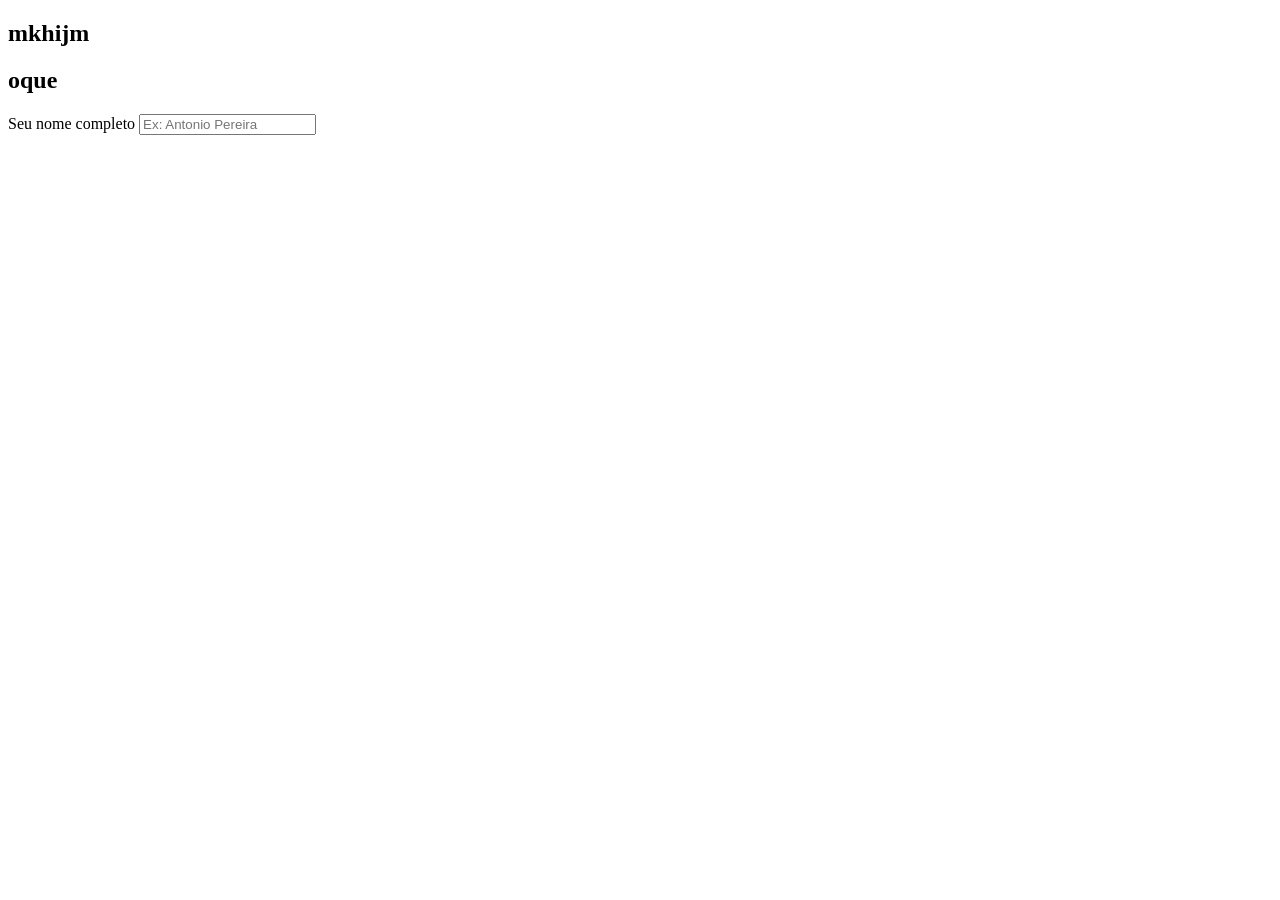
==== acoes.html @ 4a06f566 "vejaasi" ====
<!DOCTYPE html>
<html lang="pt-br">
<head>
    <meta charset="UTF-8">
    <meta name="viewport" content="width=device-width, initial-scale=1.0">
    <title>Document</title>
</head>
<body>
    <header>


    </header>

    <main>

        <section>
            <h2>mkhijm</h2>
            <div>

            </div>
        </section>

        <section>
            <div>
                <h2>oque</h2>
                <form action="">
                    <label for="nome">Seu nome completo</label>
                    <input type="text" id="nome" required placeholder="Ex: Antonio Pereira">

                    <label for="email"
                </form>
            </div>
        </section>

    </main>   
</body>
</html>
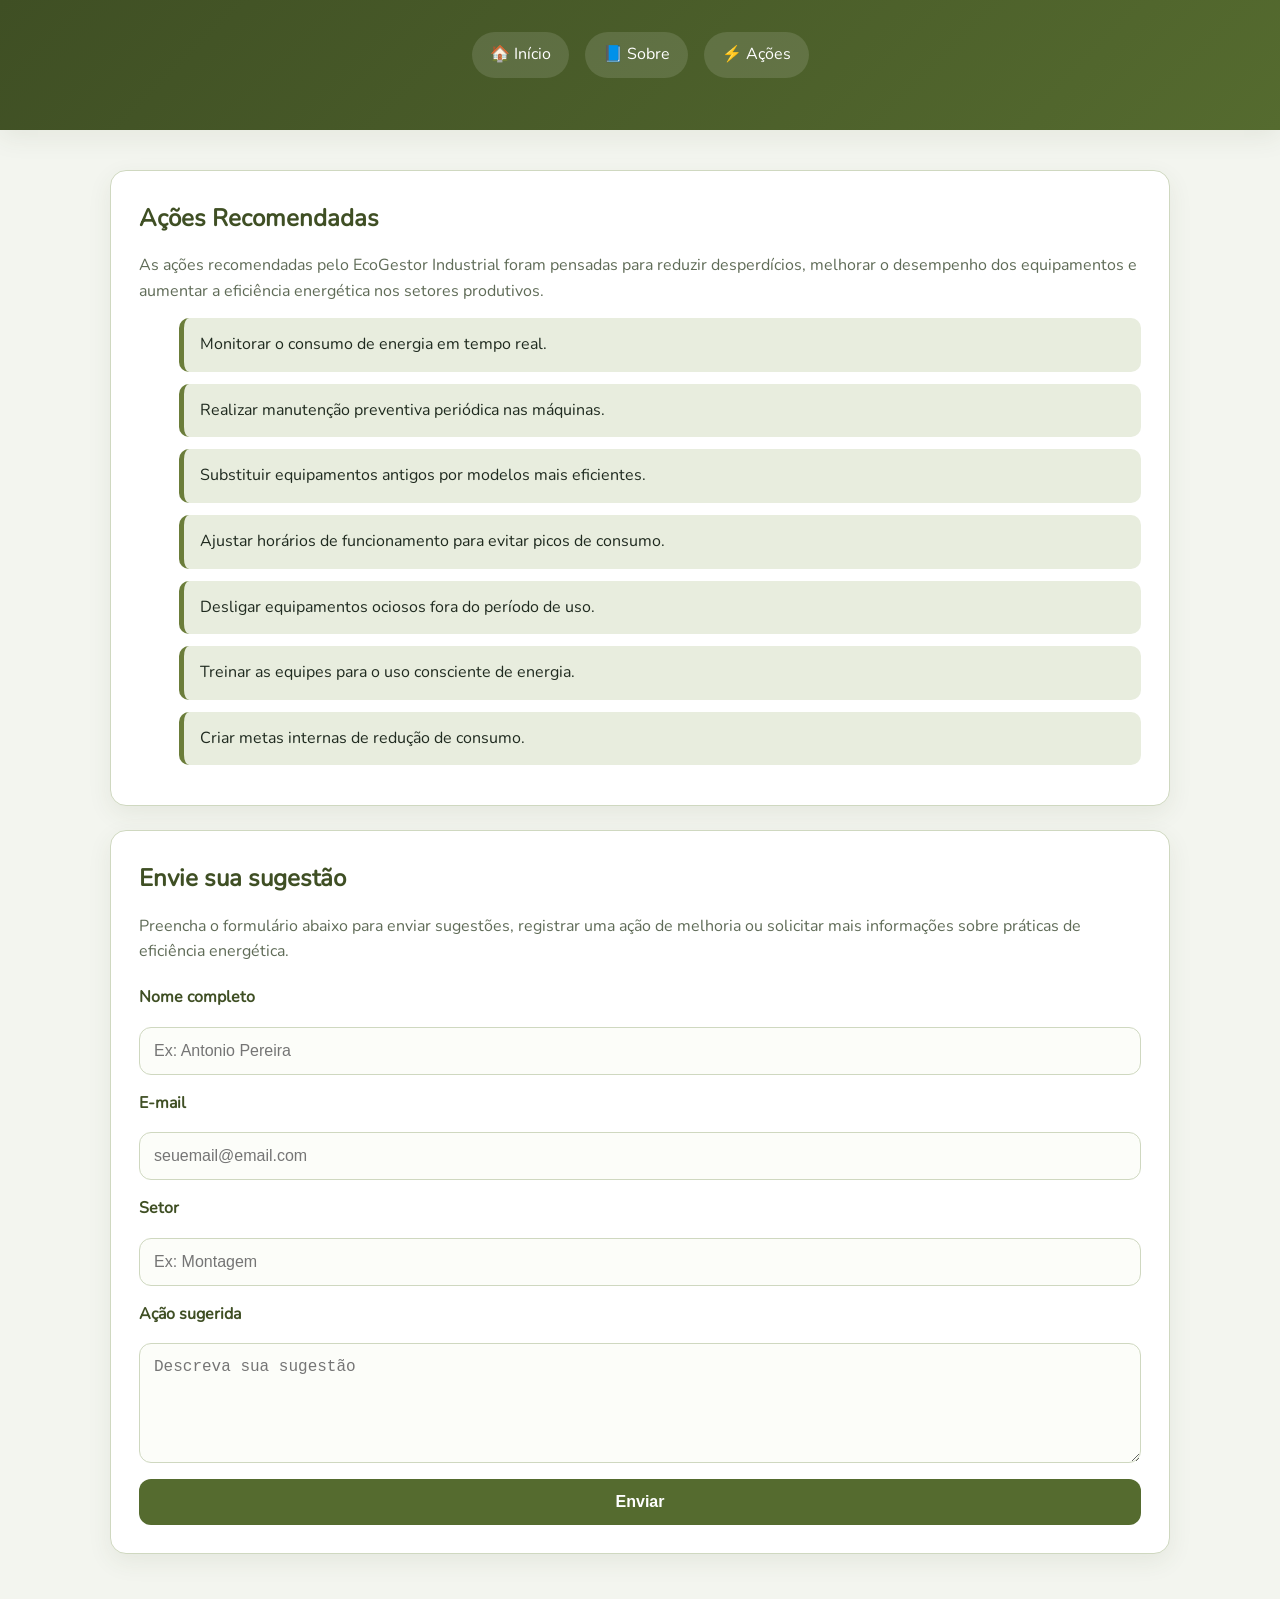
==== commit d8b73b85: "Agora pronto" ====
--- a/acoes.html
+++ b/acoes.html
@@ -3,35 +3,61 @@
 <head>
     <meta charset="UTF-8">
     <meta name="viewport" content="width=device-width, initial-scale=1.0">
-    <title>Document</title>
+    <title>Ações - EcoGestor Industrial</title>
+    <link rel="stylesheet" href="assets/css/style.css">
 </head>
 <body>
-    <header>
+  <header>
+     <nav class="menu-navegacao">
+        <a href="index.html">🏠 Início</a>
+        <a href="sobre.html">📘 Sobre</a>
+        <a href="acoes.html">⚡ Ações</a>
+     </nav>
+  </header>
 
+  <main>
+    <section>
+      <h1>Ações Recomendadas</h1>
+      <p>
+        As ações recomendadas pelo EcoGestor Industrial foram pensadas para
+        reduzir desperdícios, melhorar o desempenho dos equipamentos e aumentar
+        a eficiência energética nos setores produtivos.
+      </p>
 
-    </header>
+      <ul>
+        <li>Monitorar o consumo de energia em tempo real.</li>
+        <li>Realizar manutenção preventiva periódica nas máquinas.</li>
+        <li>Substituir equipamentos antigos por modelos mais eficientes.</li>
+        <li>Ajustar horários de funcionamento para evitar picos de consumo.</li>
+        <li>Desligar equipamentos ociosos fora do período de uso.</li>
+        <li>Treinar as equipes para o uso consciente de energia.</li>
+        <li>Criar metas internas de redução de consumo.</li>
+      </ul>
+    </section>
 
-    <main>
+    <section>
+      <h2>Envie sua sugestão</h2>
+      <p>
+        Preencha o formulário abaixo para enviar sugestões, registrar uma ação de
+        melhoria ou solicitar mais informações sobre práticas de eficiência energética.
+      </p>
 
-        <section>
-            <h2>mkhijm</h2>
-            <div>
+      <form>
+        <label for="nome">Nome completo</label>
+        <input type="text" id="nome" name="nome" placeholder="Ex: Antonio Pereira" required />
 
-            </div>
-        </section>
+        <label for="email">E-mail</label>
+        <input type="email" id="email" name="email" placeholder="seuemail@email.com" required />
 
-        <section>
-            <div>
-                <h2>oque</h2>
-                <form action="">
-                    <label for="nome">Seu nome completo</label>
-                    <input type="text" id="nome" required placeholder="Ex: Antonio Pereira">
+        <label for="setor">Setor</label>
+        <input type="text" id="setor" name="setor" placeholder="Ex: Montagem" />
 
-                    <label for="email"
-                </form>
-            </div>
-        </section>
+        <label for="acao">Ação sugerida</label>
+        <textarea id="acao" name="acao" rows="5" placeholder="Descreva sua sugestão"></textarea>
 
-    </main>   
+        <button type="submit">Enviar</button>
+      </form>
+    </section>
+  </main>
 </body>
 </html>
--- a/assets/css/style.css
+++ b/assets/css/style.css
@@ -0,0 +1,220 @@
+/*Adicionar font baixada*/
+@font-face {
+    /*Nomeia a fonte escolhida*/
+    font-family:"benzinho";
+    /*Indica caminho do arquivo da fonte*/
+    src: url("/assets/fonts/Nunito-VariableFont_wght.ttf") format("truetype");
+    /*define a espessura da fonte*/
+    font-weight: normal;
+}
+
+
+/*RESET CSS*/
+* {
+    /** Reseta a margem pardão do navegador**/
+    margin: 0;
+    /*Não permite que o navegador altere o tamanho da caixa*/
+    box-sizing: border-box;
+}
+
+:root {
+  --bg: #f3f5ef;
+  --surface: #ffffff;
+  --surface-2: #e8edde;
+  --primary: #556b2f;
+  --primary-dark: #3f4f24;
+  --accent: #6b7d3a;
+  --text: #1f2a1f;
+  --text-soft: #5f6b57;
+  --border: #cfd8c0;
+  --shadow: 0 8px 24px rgba(63, 79, 36, 0.08);
+  --radius: 16px;
+}
+/*body corpo*/
+
+body{
+    /*Chama a fonte escolhida*/
+    font-family: 'benzinho';
+  background: var(--bg);
+  color: var(--text);
+  line-height: 1.6;
+}
+
+/*Cabeçalho*/
+
+header {
+  background: linear-gradient(135deg, var(--primary-dark), var(--primary));
+  color: white;
+  padding: 32px 20px;
+  text-align: center;
+  box-shadow: var(--shadow);
+}
+
+.menu-navegacao,
+nav {
+  display: flex;
+  justify-content: center;
+  gap: 16px;
+  flex-wrap: wrap;
+  margin-bottom: 20px;
+}
+
+.menu-navegacao a,
+nav a {
+  text-decoration: none;
+  color: white;
+  background-color: rgba(255, 255, 255, 0.12);
+  padding: 10px 18px;
+  border-radius: 999px;
+  font-weight: 500;
+  transition: 0.3s;
+}
+
+.menu-navegacao a:hover,
+nav a:hover {
+  background-color: rgba(255, 255, 255, 0.22);
+}
+
+header img {
+  width: 140px;
+  max-width: 100%;
+  border-radius: 20px;
+  margin: 0 auto 20px;
+  display: block;
+  box-shadow: var(--shadow);
+}
+
+header h1 {
+  font-size: 2.2rem;
+  margin-bottom: 10px;
+}
+
+header p {
+  font-size: 1rem;
+  color: #eef3e7;
+}
+
+main {
+  max-width: 1100px;
+  margin: 40px auto;
+  padding: 0 20px;
+  display: grid;
+  gap: 24px;
+}
+
+section {
+  background: var(--surface);
+  border: 1px solid var(--border);
+  border-radius: var(--radius);
+  padding: 28px;
+  box-shadow: var(--shadow);
+}
+
+section h1,
+section h2 {
+  color: var(--primary-dark);
+  margin-bottom: 16px;
+  font-size: 1.5rem;
+}
+
+section p {
+  color: var(--text-soft);
+  margin-bottom: 14px;
+}
+
+ul {
+  list-style: none;
+  margin-top: 10px;
+}
+
+ul li {
+  background: var(--surface-2);
+  margin-bottom: 12px;
+  padding: 14px 16px;
+  border-left: 5px solid var(--accent);
+  border-radius: 10px;
+  color: var(--text);
+  font-weight: 500;
+}
+
+form {
+  display: grid;
+  gap: 16px;
+  margin-top: 20px;
+}
+
+label {
+  font-weight: 600;
+  color: var(--primary-dark);
+}
+
+input,
+textarea {
+  width: 100%;
+  padding: 14px;
+  border: 1px solid var(--border);
+  border-radius: 12px;
+  outline: none;
+  font-size: 1rem;
+  background: #fcfdf9;
+  color: var(--text);
+}
+
+input:focus,
+textarea:focus {
+  border-color: var(--accent);
+  box-shadow: 0 0 0 3px rgba(107, 125, 58, 0.15);
+}
+
+button {
+  background: var(--primary);
+  color: white;
+  border: none;
+  padding: 14px 22px;
+  border-radius: 12px;
+  font-size: 1rem;
+  font-weight: 600;
+  cursor: pointer;
+  transition: 0.3s;
+}
+
+button:hover {
+  background: var(--primary-dark);
+}
+
+footer {
+  margin-top: 40px;
+  background: var(--primary-dark);
+  color: #eef3e7;
+  text-align: center;
+  padding: 24px 20px;
+}
+
+footer a {
+  color: #dfe8d2;
+  text-decoration: none;
+}
+
+footer a:hover {
+  text-decoration: underline;
+}
+
+strong {
+  color: #ffffff;
+}
+
+@media (max-width: 768px) {
+  header h1 {
+    font-size: 1.8rem;
+  }
+
+  section {
+    padding: 20px;
+  }
+
+  .menu-navegacao,
+  nav {
+    flex-direction: column;
+    align-items: center;
+  }
+}
